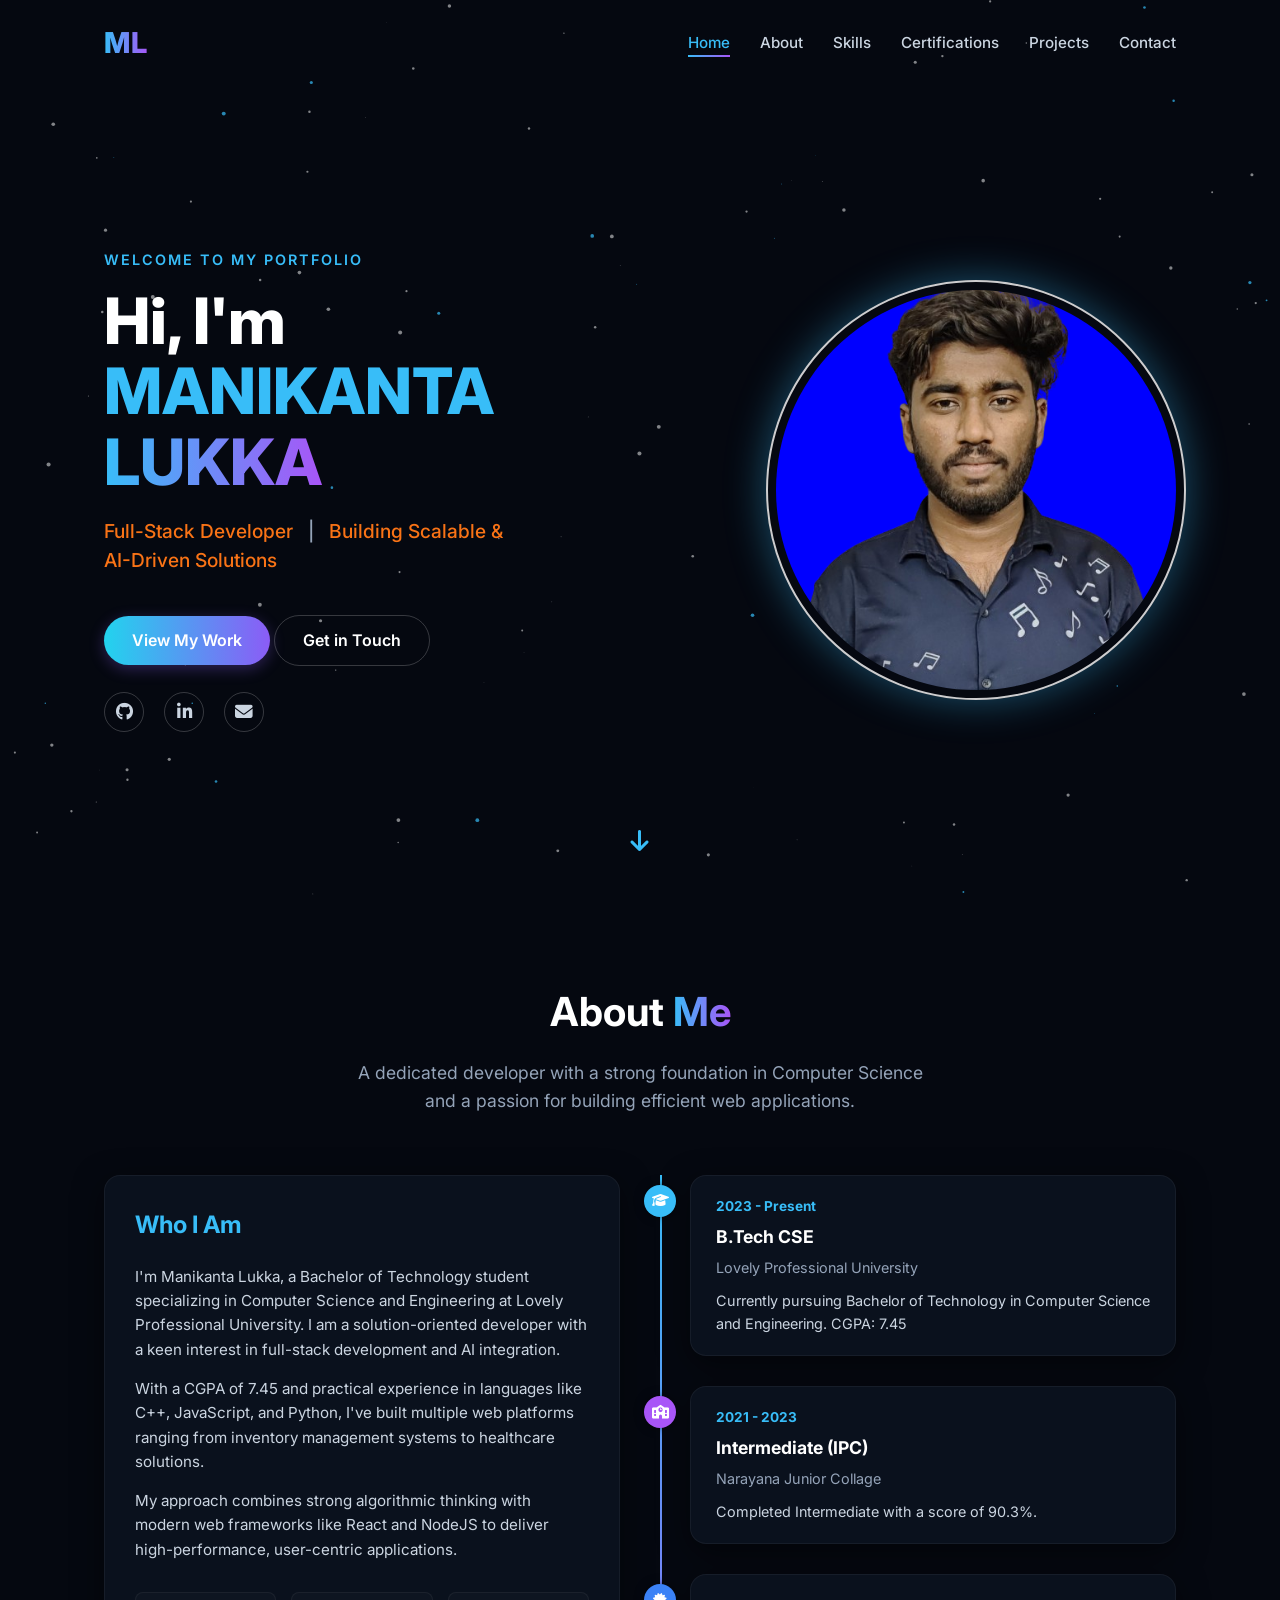
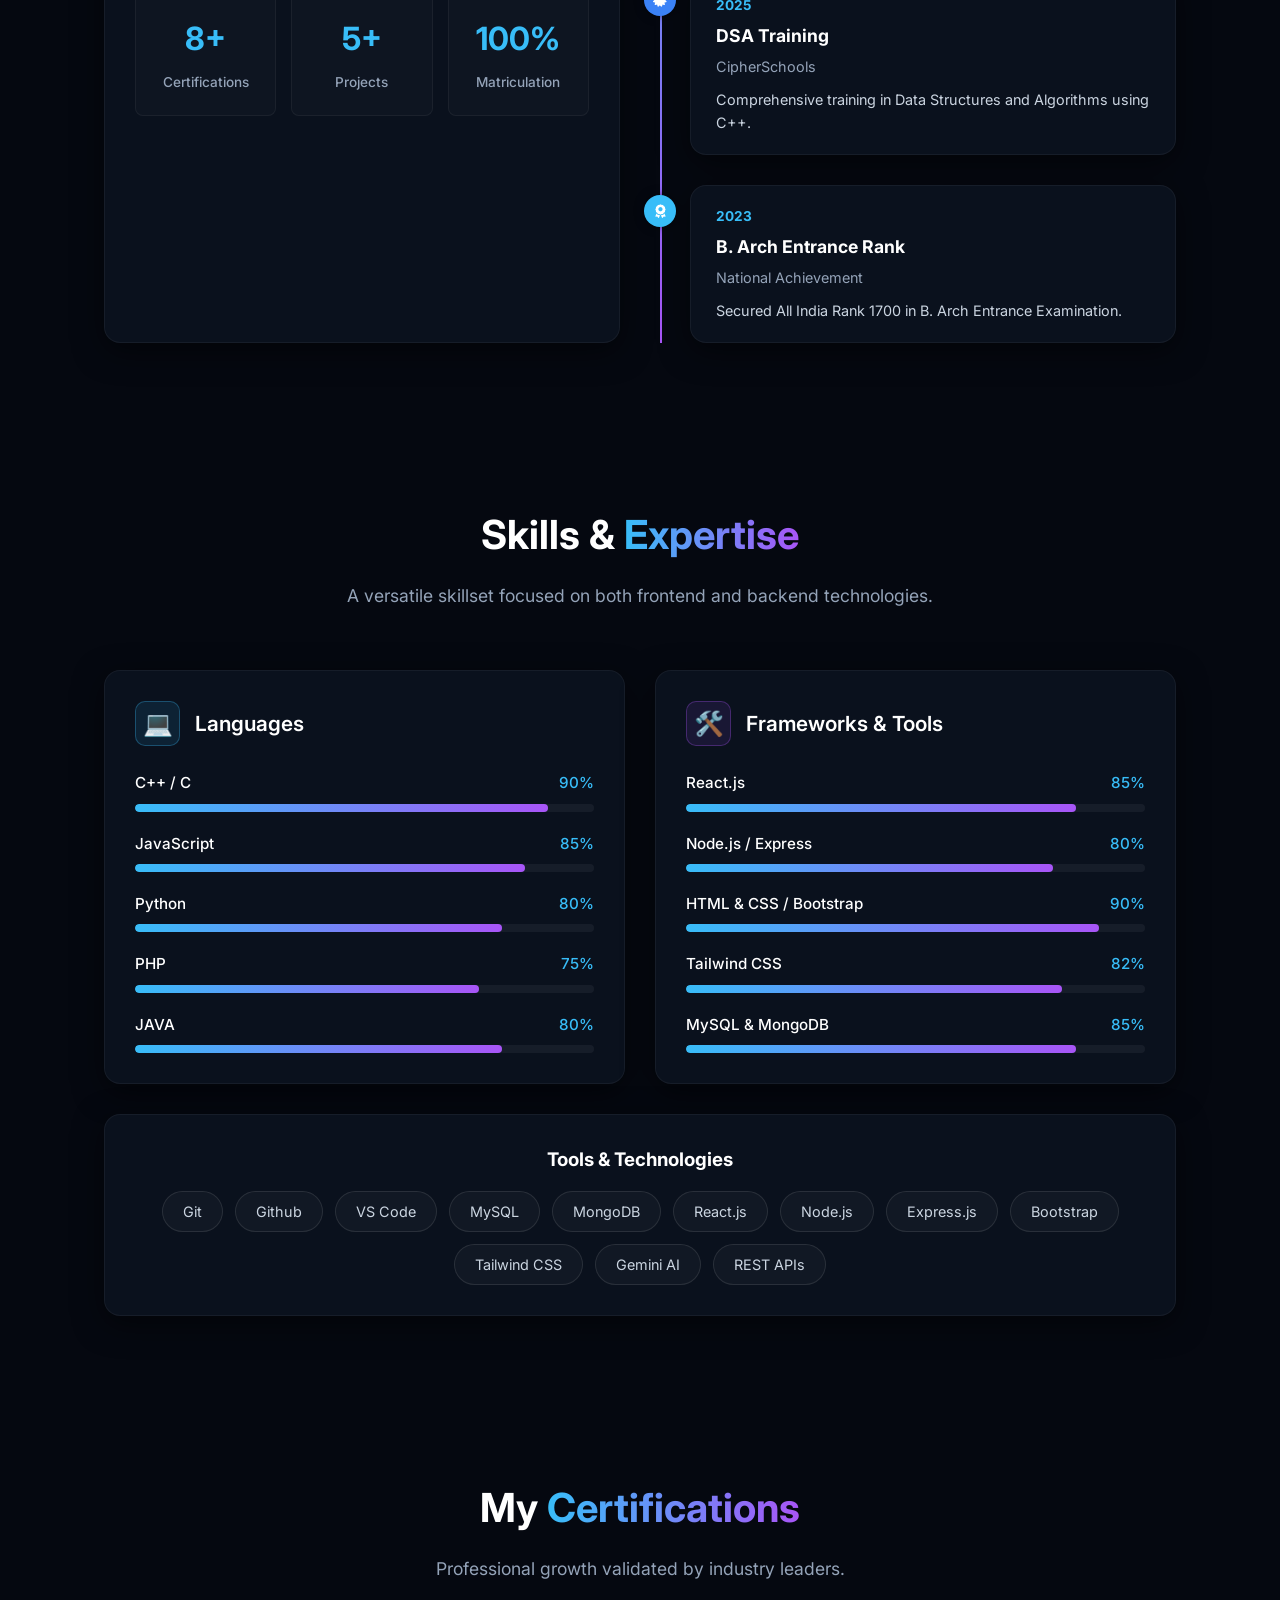
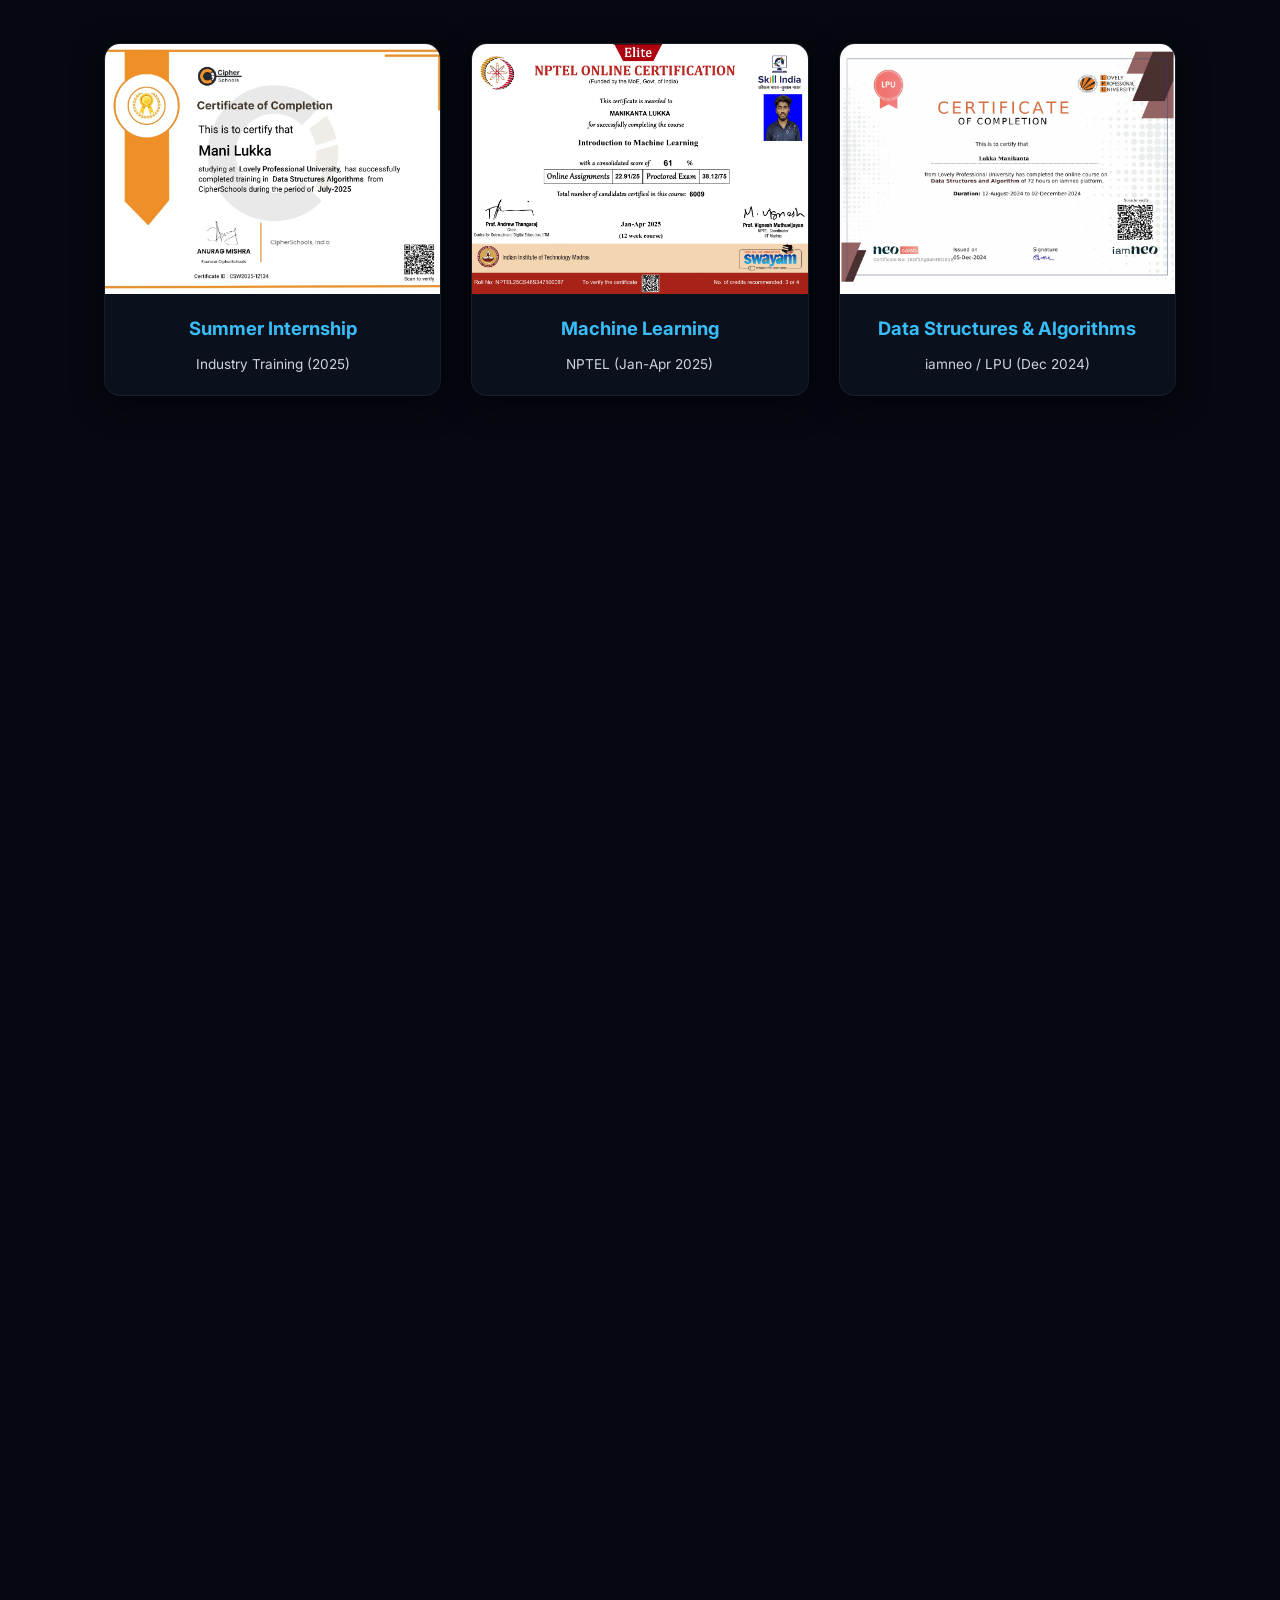
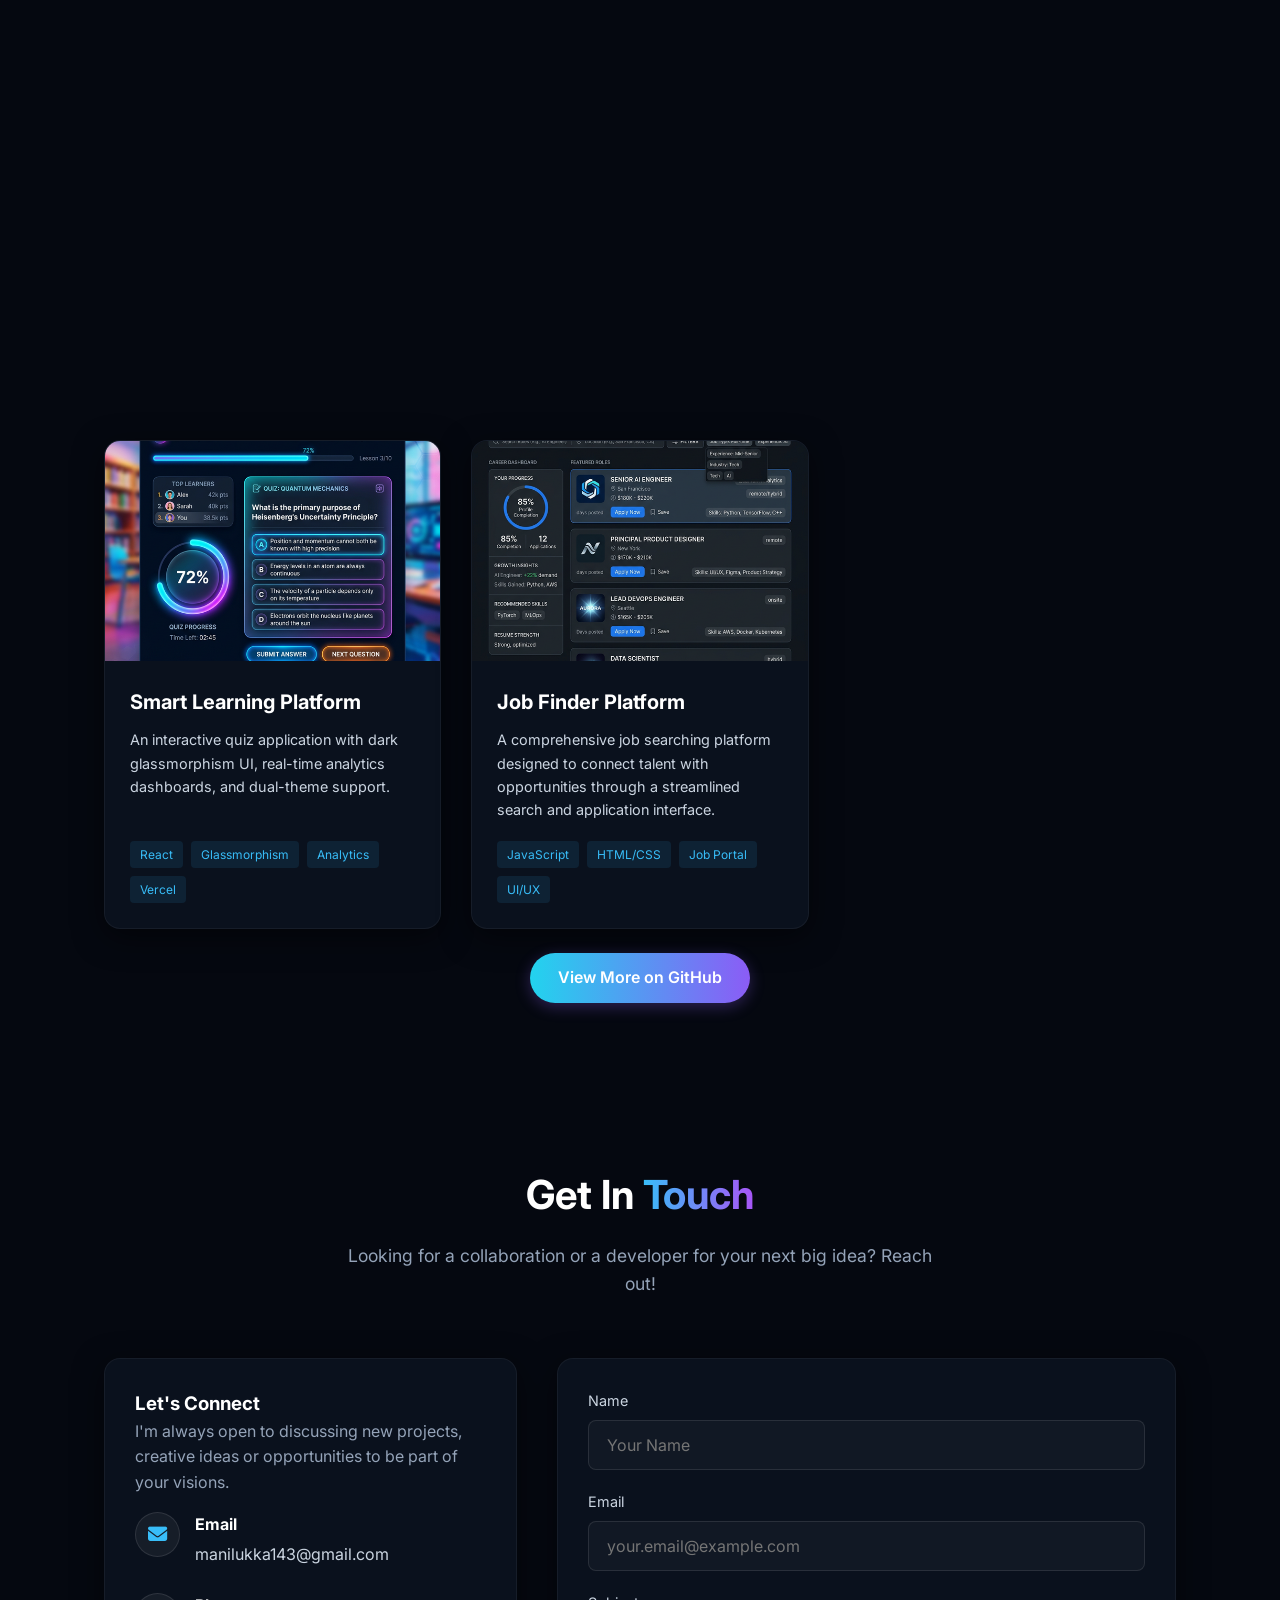
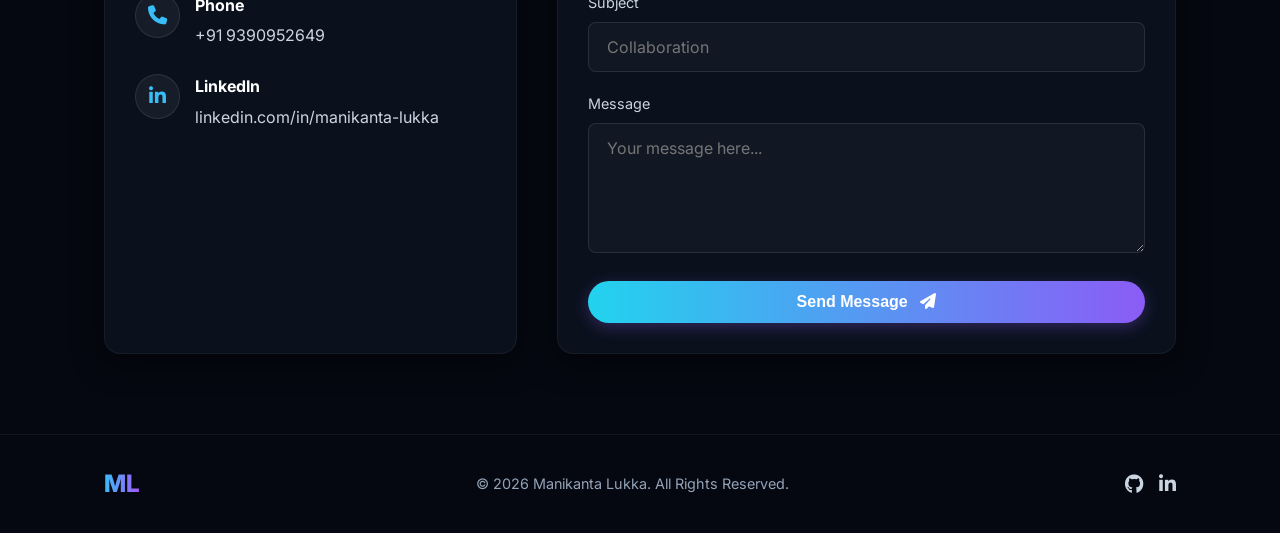
==== index.html @ e15019e7 "Initial commit of portfolio code" ====
<!DOCTYPE html>
<html lang="en">

<head>
    <meta charset="UTF-8">
    <meta name="viewport" content="width=device-width, initial-scale=1.0">
    <title>Manikanta Lukka | Portfolio</title>
    <!-- Google Fonts -->
    <link rel="preconnect" href="https://fonts.googleapis.com">
    <link rel="preconnect" href="https://fonts.gstatic.com" crossorigin>
    <link href="https://fonts.googleapis.com/css2?family=Inter:wght@300;400;500;600;700;800&display=swap"
        rel="stylesheet">
    <!-- Font Awesome -->
    <link rel="stylesheet" href="https://cdnjs.cloudflare.com/ajax/libs/font-awesome/6.4.0/css/all.min.css">
    <!-- Custom CSS -->
    <link rel="stylesheet" href="style.css">
</head>

<body>
    <!-- Particle Canvas -->
    <canvas id="particle-canvas"></canvas>

    <!-- Header Navigation -->
    <header id="header">
        <div class="container header-container">
            <div class="logo">
                <a href="#home" class="gradient-text">ML</a>
            </div>
            <nav class="nav">
                <ul class="nav-links">
                    <li><a href="#home" class="active">Home</a></li>
                    <li><a href="#about">About</a></li>
                    <li><a href="#skills">Skills</a></li>
                    <li><a href="#certifications">Certifications</a></li>
                    <li><a href="#projects">Projects</a></li>
                    <li><a href="#contact">Contact</a></li>
                </ul>
            </nav>
            <div class="mobile-menu-btn">
                <i class="fas fa-bars"></i>
            </div>
        </div>
    </header>

    <main>
        <!-- Hero Section -->
        <section id="home" class="hero">
            <div class="container hero-container">
                <div class="hero-content reveal-left">
                    <p class="hero-greeting text-cyan">WELCOME TO MY PORTFOLIO</p>
                    <h1 class="hero-title">
                        Hi, I'm <span class="text-cyan">MANIKANTA</span><br>
                        <span class="gradient-text">LUKKA</span>
                    </h1>
                    <p class="hero-subtitle text-orange">
                        Full-Stack Developer <span class="divider">|</span> Building Scalable & <br>
                        AI-Driven Solutions
                    </p>
                    <div class="hero-cta">
                        <a href="#projects" class="btn btn-primary">View My Work</a>
                        <a href="#contact" class="btn btn-outline">Get in Touch</a>
                    </div><br>
                    <div class="hero-socials">
                        <a href="https://github.com/22230902mani" target="_blank"><i class="fab fa-github"></i></a>
                        <a href="https://www.linkedin.com/in/manikanta-lukka/" target="_blank"><i
                                class="fab fa-linkedin-in"></i></a>
                        <a href="mailto:manilukka143@gmail.com?subject=Inquiry%20from%20Portfolio&body=Hi%20Manikanta%2C%0A%0AI%20saw%20your%20portfolio%20and%20would%20like%20to%20connect%20with%20you%20regarding..."><i class="fas fa-envelope"></i></a>
                    </div>
                </div>

                <div class="hero-image reveal-right">
                    <div class="image-wrapper">
                        <img src="photo-removebg-preview.png" alt="Manikanta Lukka Profile Photo"
                            onerror="this.onerror=null;this.src='https://via.placeholder.com/400x400/111827/38BDF8?text=Manikanta+Lukka';"
                            class="profile-img">
                        <div class="image-glow"></div>

                    </div>
                </div>
            </div>
            <div class="scroll-down">
                <a href="#about"><i class="fas fa-arrow-down arrow-bounce"></i></a>
            </div>
        </section>

        <!-- About Section -->
        <section id="about" class="about section-padding">
            <div class="container">
                <div class="section-title reveal-bottom">
                    <h2>About <span class="gradient-text">Me</span></h2>
                    <p class="section-subtitle">A dedicated developer with a strong foundation in Computer Science and a
                        passion for building efficient web applications.</p>
                </div>

                <div class="about-grid">
                    <!-- Left: Who I am & Stats -->
                    <div class="about-info card reveal-left">
                        <h3 class="text-cyan">Who I Am</h3>
                        <p>I'm Manikanta Lukka, a Bachelor of Technology student specializing in Computer Science and
                            Engineering at Lovely Professional University. I am a solution-oriented developer with a
                            keen interest in full-stack development and AI integration.</p>
                        <p>With a CGPA of 7.45 and practical experience in languages like C++, JavaScript, and Python,
                            I've built multiple web platforms ranging from inventory management systems to healthcare
                            solutions.</p>
                        <p>My approach combines strong algorithmic thinking with modern web frameworks like React and
                            NodeJS to deliver high-performance, user-centric applications.</p>

                        <div class="about-stats">
                            <div class="stat-box">
                                <h4 class="text-cyan">8+</h4>
                                <span>Certifications</span>
                            </div>
                            <div class="stat-box">
                                <h4 class="text-cyan">5+</h4>
                                <span>Projects</span>
                            </div>
                            <div class="stat-box">
                                <h4 class="text-cyan">100%</h4>
                                <span>Matriculation</span>
                            </div>
                        </div>
                    </div>

                    <!-- Right: Timeline -->
                    <div class="timeline reveal-right">
                        <div class="timeline-item">
                            <div class="timeline-icon icon-cyan"><i class="fas fa-graduation-cap"></i></div>
                            <div class="timeline-content card">
                                <span class="timeline-date text-cyan">2023 - Present</span>
                                <h4>B.Tech CSE</h4>
                                <span class="timeline-place">Lovely Professional University</span>
                                <p>Currently pursuing Bachelor of Technology in Computer Science and Engineering. CGPA:
                                    7.45</p>
                            </div>
                        </div>
                        <div class="timeline-item">
                            <div class="timeline-icon icon-purple"><i class="fas fa-school"></i></div>
                            <div class="timeline-content card">
                                <span class="timeline-date text-cyan">2021 - 2023</span>
                                <h4>Intermediate (IPC)</h4>
                                <span class="timeline-place">Narayana Junior Collage</span>
                                <p>Completed Intermediate with a score of 90.3%.</p>
                            </div>
                        </div>
                        <div class="timeline-item">
                            <div class="timeline-icon icon-blue"><i class="fas fa-certificate"></i></div>
                            <div class="timeline-content card">
                                <span class="timeline-date text-cyan">2025</span>
                                <h4>DSA Training</h4>
                                <span class="timeline-place">CipherSchools</span>
                                <p>Comprehensive training in Data Structures and Algorithms using C++.</p>
                            </div>
                        </div>
                        <div class="timeline-item">
                            <div class="timeline-icon icon-cyan"><i class="fas fa-award"></i></div>
                            <div class="timeline-content card">
                                <span class="timeline-date text-cyan">2023</span>
                                <h4>B. Arch Entrance Rank</h4>
                                <span class="timeline-place">National Achievement</span>
                                <p>Secured All India Rank 1700 in B. Arch Entrance Examination.</p>
                            </div>
                        </div>
                    </div>
                </div>
            </div>
        </section>

        <!-- Skills Section -->
        <section id="skills" class="skills section-padding">
            <div class="container">
                <div class="section-title reveal-bottom">
                    <h2>Skills & <span class="gradient-text">Expertise</span></h2>
                    <p class="section-subtitle">A versatile skillset focused on both frontend and backend technologies.
                    </p>
                </div>

                <div class="skills-grid">
                    <!-- Programming Languages -->
                    <div class="skills-card card reveal-left">
                        <div class="skills-header">
                            <div class="skill-icon icon-cyan-bg">💻</div>
                            <h3>Languages</h3>
                        </div>
                        <div class="skill-bars">
                            <div class="skill-item">
                                <div class="skill-info">
                                    <span>C++ / C</span>
                                    <span class="text-cyan">90%</span>
                                </div>
                                <div class="progress-bar">
                                    <div class="progress" data-width="90%"></div>
                                </div>
                            </div>
                            <div class="skill-item">
                                <div class="skill-info">
                                    <span>JavaScript</span>
                                    <span class="text-cyan">85%</span>
                                </div>
                                <div class="progress-bar">
                                    <div class="progress" data-width="85%"></div>
                                </div>
                            </div>
                            <div class="skill-item">
                                <div class="skill-info">
                                    <span>Python</span>
                                    <span class="text-cyan">80%</span>
                                </div>
                                <div class="progress-bar">
                                    <div class="progress" data-width="80%"></div>
                                </div>
                            </div>
                            <div class="skill-item">
                                <div class="skill-info">
                                    <span>PHP</span>
                                    <span class="text-cyan">75%</span>
                                </div>
                                <div class="progress-bar">
                                    <div class="progress" data-width="75%"></div>
                                </div>
                            </div>
                            <div class="skill-item">
                                <div class="skill-info">
                                    <span>JAVA</span>
                                    <span class="text-cyan">80%</span>
                                </div>
                                <div class="progress-bar">
                                    <div class="progress" data-width="80%"></div>
                                </div>
                            </div>
                        </div>
                    </div>

                    <!-- Frameworks & Tools -->
                    <div class="skills-card card reveal-right">
                        <div class="skills-header">
                            <div class="skill-icon icon-purple-bg">🛠️</div>
                            <h3>Frameworks & Tools</h3>
                        </div>
                        <div class="skill-bars">
                            <div class="skill-item">
                                <div class="skill-info">
                                    <span>React.js</span>
                                    <span class="text-cyan">85%</span>
                                </div>
                                <div class="progress-bar">
                                    <div class="progress" data-width="85%"></div>
                                </div>
                            </div>
                            <div class="skill-item">
                                <div class="skill-info">
                                    <span>Node.js / Express</span>
                                    <span class="text-cyan">80%</span>
                                </div>
                                <div class="progress-bar">
                                    <div class="progress" data-width="80%"></div>
                                </div>
                            </div>
                            <div class="skill-item">
                                <div class="skill-info">
                                    <span>HTML & CSS / Bootstrap</span>
                                    <span class="text-cyan">90%</span>
                                </div>
                                <div class="progress-bar">
                                    <div class="progress" data-width="90%"></div>
                                </div>
                            </div>
                            <div class="skill-item">
                                <div class="skill-info">
                                    <span>Tailwind CSS</span>
                                    <span class="text-cyan">82%</span>
                                </div>
                                <div class="progress-bar">
                                    <div class="progress" data-width="82%"></div>
                                </div>
                            </div>
                            <div class="skill-item">
                                <div class="skill-info">
                                    <span>MySQL & MongoDB</span>
                                    <span class="text-cyan">85%</span>
                                </div>
                                <div class="progress-bar">
                                    <div class="progress" data-width="85%"></div>
                                </div>
                            </div>
                        </div>
                    </div>
                </div>

                <!-- Tools & Technologies -->
                <div class="tools-section card reveal-bottom mt-5">
                    <h3 class="text-center mb-4">Tools & Technologies</h3>
                    <div class="tools-tags">
                        <span class="tool-tag">Git</span>
                        <span class="tool-tag">Github</span>
                        <span class="tool-tag">VS Code</span>
                        <span class="tool-tag">MySQL</span>
                        <span class="tool-tag">MongoDB</span>
                        <span class="tool-tag">React.js</span>
                        <span class="tool-tag">Node.js</span>
                        <span class="tool-tag">Express.js</span>
                        <span class="tool-tag">Bootstrap</span>
                        <span class="tool-tag">Tailwind CSS</span>
                        <span class="tool-tag">Gemini AI</span>
                        <span class="tool-tag">REST APIs</span>
                    </div>
                </div>
            </div>
        </section>

        <!-- Certifications Section -->
        <section id="certifications" class="projects section-padding">
            <div class="container">
                <div class="section-title reveal-bottom">
                    <h2>My <span class="gradient-text">Certifications</span></h2>
                    <p class="section-subtitle">Professional growth validated by industry leaders.</p>
                </div>

                <div class="cert-grid">
                    <!-- Cert 7 -->
                    <div class="cert-card card reveal-bottom">
                        <div class="project-img">
                            <img src="summerinternship.jpg" alt="Summer Internship Certificate">
                            <div class="project-overlay">
                                <a href="summerinternship.pdf" class="btn-icon" target="_blank"><i
                                        class="fas fa-external-link-alt"></i></a>
                            </div>
                        </div>
                        <div class="cert-info">
                            <h3>Summer Internship</h3>
                            <p>Industry Training (2025)</p>
                        </div>
                    </div>
                    <!-- Cert 1 -->
                    <div class="cert-card card reveal-bottom">
                        <div class="project-img">
                            <img src="NPTEL.jpg" alt="Machine Learning NPTEL">
                            <div class="project-overlay">
                                <a href="NPTEL.pdf" class="btn-icon" target="_blank"><i
                                        class="fas fa-external-link-alt"></i></a>
                            </div>
                        </div>
                        <div class="cert-info">
                            <h3>Machine Learning</h3>
                            <p>NPTEL (Jan-Apr 2025)</p>
                        </div>
                    </div>

                    <!-- Cert 2 -->
                    <div class="cert-card card reveal-bottom" style="transition-delay: 0.1s">
                        <div class="project-img">
                            <img src="DSA CERTIFICATE_page-0001.jpg" alt="DSA LPU Certification">
                            <div class="project-overlay">
                                <a href="DSA CERTIFICATE.pdf" class="btn-icon" target="_blank"><i
                                        class="fas fa-external-link-alt"></i></a>
                            </div>
                        </div>
                        <div class="cert-info">
                            <h3>Data Structures & Algorithms</h3>
                            <p>iamneo / LPU (Dec 2024)</p>
                        </div>
                    </div>

                    <!-- Cert 3 -->
                    <div class="cert-card card reveal-bottom" style="transition-delay: 0.2s">
                        <div class="project-img">
                            <img src="reactjs certificate_page-0001.jpg" alt="React Simplilearn">
                            <div class="project-overlay">
                                <a href="reactjs certificate.pdf" class="btn-icon" target="_blank"><i
                                        class="fas fa-external-link-alt"></i></a>
                            </div>
                        </div>
                        <div class="cert-info">
                            <h3>ReactJS for Beginners</h3>
                            <p>Simplilearn SkillUp (Feb 2026)</p>
                        </div>
                    </div>

                    <!-- Cert 4 -->
                    <div class="cert-card card reveal-bottom">
                        <div class="project-img">
                            <img src="JAVA CERTIFICATE_page-0001.jpg" alt="Java Certificate">
                            <div class="project-overlay">
                                <a href="JAVA CERTIFICATE.pdf" class="btn-icon" target="_blank"><i
                                        class="fas fa-external-link-alt"></i></a>
                            </div>
                        </div>
                        <div class="cert-info">
                            <h3>Java Programming</h3>
                            <p>Professional Certification</p>
                        </div>
                    </div>

                    <!-- Cert 5 -->
                    <div class="cert-card card reveal-bottom" style="transition-delay: 0.1s">
                        <div class="project-img">
                            <img src="mongoDB_page-0001.jpg" alt="MongoDB Certificate">
                            <div class="project-overlay">
                                <a href="mongoDB.pdf" class="btn-icon" target="_blank"><i
                                        class="fas fa-external-link-alt"></i></a>
                            </div>
                        </div>
                        <div class="cert-info">
                            <h3>MongoDB Specialist</h3>
                            <p>Database Management</p>
                        </div>
                    </div>

                    <!-- Cert 6 -->
                    <div class="cert-card card reveal-bottom" style="transition-delay: 0.2s">
                        <div class="project-img">
                            <img src="free code.jpg" alt="Responsive Web Design">
                            <div class="project-overlay">
                                <a href="freecodecamp.pdf" class="btn-icon" target="_blank"><i
                                        class="fas fa-external-link-alt"></i></a>
                            </div>
                        </div>
                        <div class="cert-info">
                            <h3>Responsive Web Design</h3>
                            <p>freeCodeCamp (Feb 2024)</p>
                        </div>
                    </div>

                </div>
            </div>
        </section>

        <!-- Projects Section -->
        <section id="projects" class="projects section-padding">
            <div class="container">
                <div class="section-title reveal-bottom">
                    <h2>Selected <span class="gradient-text">Projects</span></h2>
                    <p class="section-subtitle">A showcase of full-stack and AI-integrated applications.</p>
                </div>

                <div class="projects-grid">
                    <!-- Project 1 -->
                    <div class="project-card card reveal-bottom">
                        <div class="project-img">
                            <img src="project1.png" alt="Inventory Management">
                            <div class="project-overlay">
                                <a href="https://github.com/22230902mani/Inventory-Management-System" class="btn-icon" target="_blank"><i
                                        class="fab fa-github"></i></a>
                                <a href="https://inventory-management-system-sigma-eight.vercel.app/" class="btn-icon"
                                    target="_blank"><i class="fas fa-external-link-alt"></i></a>
                            </div>
                        </div>
                        <div class="project-info">
                            <h3>AI-Powered Inventory System</h3>
                            <p>Built a full-stack inventory platform with role-based access control and integrated
                                Google Gemini AI chatbot for automated inventory queries.</p>
                            <div class="project-tags">
                                <span>React</span>
                                <span>Node.js</span>
                                <span>MongoDB</span>
                                <span>Gemini AI</span>
                                <span>Chatbot</span>
                            </div>
                        </div>
                    </div>

                    <!-- Project 2 -->
                    <div class="project-card card reveal-bottom" style="transition-delay: 0.2s">
                        <div class="project-img">
                            <img src="project2.png" alt="Healthcare Management">
                            <div class="project-overlay">
                                <a href="https://github.com/22230902mani/HEALTHCARE_MANAGEMENT-" class="btn-icon" target="_blank"><i
                                        class="fab fa-github"></i></a>
                                <a href="https://22230902mani.github.io/HEALTHCARE_MANAGEMENT-/" class="btn-icon"
                                    target="_blank"><i class="fas fa-external-link-alt"></i></a>
                            </div>
                        </div>
                        <div class="project-info">
                            <h3>Healthcare Management System</h3>
                            <p>Developed a secure healthcare web application for managing doctor appointments, patient
                                records, and billing with automated email confirmations.</p>
                            <div class="project-tags">
                                <span>PHP</span>
                                <span>MySQL</span>
                                <span>JavaScript</span>
                                <span>Bootstrap</span>
                            </div>
                        </div>
                    </div>

                    <!-- Project 3 -->
                    <div class="project-card card reveal-bottom" style="transition-delay: 0.4s">
                        <div class="project-img">
                            <img src="project3.png" alt="Horticultural E-commerce">
                            <div class="project-overlay">
                                <a href="https://github.com/22230902mani/Horticultural-E-commerce" class="btn-icon" target="_blank"><i
                                        class="fab fa-github"></i></a>
                                <a href="https://22230902mani.github.io/Horticultural-E-commerce/" class="btn-icon"
                                    target="_blank"><i class="fas fa-external-link-alt"></i></a>
                            </div>
                        </div>
                        <div class="project-info">
                            <h3>Horticultural Crops Web Solution</h3>
                            <p>Developed a full-stack horticultural e-commerce platform providing crop-specific market
                                data, storage guidelines, and chatbot integration.</p>
                            <div class="project-tags">
                                <span>PHP</span>
                                <span>MySQL</span>
                                <span>HTML/CSS</span>
                                <span>Chatbot</span>
                            </div>
                        </div>
                    </div>

                    <!-- Project 4 -->
                    <div class="project-card card reveal-bottom" style="transition-delay: 0.1s">
                        <div class="project-img">
                            <img src="project4.png" alt="Smart Learning Platform">
                            <div class="project-overlay">
                                <a href="https://github.com/22230902mani/smart-learning-platform" class="btn-icon" target="_blank"><i
                                        class="fab fa-github"></i></a>
                                <a href="https://smart-learning-platform-zeta.vercel.app/" class="btn-icon"
                                    target="_blank"><i class="fas fa-external-link-alt"></i></a>
                            </div>
                        </div>
                        <div class="project-info">
                            <h3>Smart Learning Platform</h3>
                            <p>An interactive quiz application with dark glassmorphism UI, real-time analytics
                                dashboards, and dual-theme support.</p>
                            <div class="project-tags">
                                <span>React</span>
                                <span>Glassmorphism</span>
                                <span>Analytics</span>
                                <span>Vercel</span>
                            </div>
                        </div>
                    </div>

                    <!-- Project 5 -->
                    <div class="project-card card reveal-bottom" style="transition-delay: 0.2s">
                        <div class="project-img">
                            <img src="project5.png" alt="Job Finder Platform">
                            <div class="project-overlay">
                                <a href="https://github.com/22230902mani/JOB_FINDER" class="btn-icon" target="_blank"><i
                                        class="fab fa-github"></i></a>
                                <a href="https://22230902mani.github.io/JOB_FINDER/" class="btn-icon" target="_blank"><i
                                        class="fas fa-external-link-alt"></i></a>
                            </div>
                        </div>
                        <div class="project-info">
                            <h3>Job Finder Platform</h3>
                            <p>A comprehensive job searching platform designed to connect talent with opportunities
                                through a streamlined search and application interface.</p>
                            <div class="project-tags">
                                <span>JavaScript</span>
                                <span>HTML/CSS</span>
                                <span>Job Portal</span>
                                <span>UI/UX</span>
                            </div>
                        </div>
                    </div>
                </div>
                <div class="text-center mt-5 reveal-bottom">
                    <a href="https://github.com/22230902mani" target="_blank" class="btn btn-primary">View More on
                        GitHub</a>
                </div>
            </div>
        </section>

        <!-- Contact Section -->
        <section id="contact" class="contact section-padding">
            <div class="container">
                <div class="section-title reveal-bottom">
                    <h2>Get In <span class="gradient-text">Touch</span></h2>
                    <p class="section-subtitle">Looking for a collaboration or a developer for your next big idea? Reach
                        out!</p>
                </div>

                <div class="contact-grid">
                    <div class="contact-info card reveal-left">
                        <h3>Let's Connect</h3>
                        <p class="mb-4 text-muted">I'm always open to discussing new projects, creative ideas or
                            opportunities to be part of your visions.</p>

                        <div class="contact-item">
                            <div class="contact-icon"><i class="fas fa-envelope"></i></div>

                            <div>
                                <h4>Email</h4>
                                <a href="mailto:manilukka143@gmail.com?subject=Collaboration%20Inquiry&body=Hello%20Manikanta%2C%0A%0AI'm%20interested%20in%20discussing%20a%20project%20with%20you..." class="text-gray">manilukka143@gmail.com</a>
                            </div>
                        </div>
                        <div class="contact-item">
                            <div class="contact-icon"><i class="fas fa-phone"></i></div>
                            <div>
                                <h4>Phone</h4>
                                <span class="text-gray">+91 9390952649</span>
                            </div>
                        </div>
                        <div class="contact-item">
                            <div class="contact-icon"><i class="fab fa-linkedin-in"></i></div>
                            <div>
                                <h4>LinkedIn</h4>
                                <a href="https://www.linkedin.com/in/manikanta-lukka/" target="_blank"
                                    class="text-gray">linkedin.com/in/manikanta-lukka</a>
                            </div>
                        </div>
                    </div>

                    <form class="contact-form card reveal-right" id="contactForm">
                        <input type="hidden" name="access_key" value="7412b122-a7fb-495a-94ff-f9d3ed8647c8">
                        <input type="hidden" name="from_name" value="Your Portfolio Contact">
                        <input type="hidden" name="subject" value="New Message from Portfolio Visitor">
                        <input type="hidden" name="replyto" value="email">
                        <div class="form-group">
                            <label for="name">Name</label>
                            <input type="text" id="name" name="name" required placeholder="Your Name">
                        </div>
                        <div class="form-group">
                            <label for="email">Email</label>
                            <input type="email" id="email" name="email" required placeholder="your.email@example.com">
                        </div>
                        <div class="form-group">
                            <label for="subject">Subject</label>
                            <input type="text" id="subject" name="subject" required placeholder="Collaboration">
                        </div>
                        <div class="form-group">
                            <label for="message">Message</label>
                            <textarea id="message" name="message" rows="5" required
                                placeholder="Your message here..."></textarea>
                        </div>
                        <button type="submit" class="btn btn-primary w-100">Send Message <i
                                class="fas fa-paper-plane ms-2"></i></button>
                    </form>
                </div>
            </div>
        </section>
    </main>

    <!-- Footer -->
    <footer>
        <div class="container footer-container">
            <div class="footer-logo">
                <a href="#home" class="gradient-text">ML</a>
            </div>
            <p class="footer-text">&copy; 2026 Manikanta Lukka. All Rights Reserved.</p>
            <div class="footer-socials">
                <a href="https://github.com/22230902mani" target="_blank"><i class="fab fa-github"></i></a>
                <a href="https://www.linkedin.com/in/manikanta-lukka/" target="_blank"><i
                        class="fab fa-linkedin-in"></i></a>
            </div>
        </div>
    </footer>

    <!-- Certificate Modal -->
    <div id="certModal" class="modal-overlay">
        <div class="modal-container">
            <div class="modal-header">
                <button id="fullscreenBtn" title="Full Screen"><i class="fas fa-expand"></i></button>
                <a id="downloadBtn" href="#" download title="Download"><i class="fas fa-download"></i></a>
                <button id="closeModal" title="Close"><i class="fas fa-times"></i></button>
            </div>
            <div class="modal-body">
                <img id="modalImg" src="" alt="Certificate Large">
            </div>
        </div>
    </div>

    <!-- Success Popup -->
    <div id="successPopup" class="modal-overlay">
        <div class="card p-5 text-center reveal-bottom active" style="max-width: 400px; background: var(--bg-card);">
            <div class="contact-icon mx-auto mb-4"
                style="width: 70px; height: 70px; font-size: 2rem; background: rgba(56, 189, 248, 0.1);">
                <i class="fas fa-check"></i>
            </div>
            <h3 class="gradient-text mb-3">Message Sent!</h3>
            <p class="text-gray mb-5">Thanks for reaching out, Manikanta will get back to you soon.</p>
            <button id="closePopup" class="btn btn-primary w-100">Home</button>
        </div>
    </div>

    <!-- Scripts -->
    <script src="script.js"></script>
</body>

</html>
---- style.css ----
:root {
    --bg-color: #050810;
    --bg-card: #0A111D;
    --bg-card-hover: #10192A;
    --text-main: #ffffff;
    --text-muted: #94a3b8;
    --text-gray: #cbd5e1;

    --cyan: #38bdf8;
    --cyan-dark: #0284c7;
    --purple: #a855f7;
    --orange: #f97316;
    --blue: #3b82f6;

    --gradient-main: linear-gradient(90deg, #38bdf8 0%, #a855f7 100%);
    --gradient-btn: linear-gradient(90deg, #22d3ee 0%, #8b5cf6 100%);

    --shadow-glow: 0 0 40px rgba(56, 189, 248, 0.4);
    --shadow-card: 0 8px 30px rgba(0, 0, 0, 0.5);
    --border-radius-sm: 8px;
    --border-radius: 16px;
    --transition: all 0.3s cubic-bezier(0.4, 0, 0.2, 1);
}

/* Reset & Base Styles */
* {
    margin: 0;
    padding: 0;
    box-sizing: border-box;
}

html {
    scroll-behavior: smooth;
    font-size: 16px;
}

body {
    font-family: 'Inter', sans-serif;
    background-color: var(--bg-color);
    color: var(--text-main);
    line-height: 1.6;
    overflow-x: hidden;
    position: relative;
}

ul {
    list-style: none;
}

a {
    text-decoration: none;
    color: inherit;
    transition: var(--transition);
}

/* Typography Utility Classes */
.text-cyan {
    color: var(--cyan);
}

.text-orange {
    color: var(--orange);
}

.text-gray {
    color: var(--text-gray);
}

.text-muted {
    color: var(--text-muted);
}

.text-center {
    text-align: center;
}

.mt-2 {
    margin-top: 0.5rem;
}

.mt-4 {
    margin-top: 1rem;
}

.mt-5 {
    margin-top: 1.5rem;
}

.mt-6 {
    margin-top: 2rem;
}

.mb-4 {
    margin-bottom: 1rem;
}

.ms-2 {
    margin-left: 0.5rem;
}

.w-100 {
    width: 100%;
}

.gradient-text {
    background: var(--gradient-main);
    -webkit-background-clip: text;
    -webkit-text-fill-color: transparent;
    background-clip: text;
    display: inline-block;
}

/* Particle Background */
#particle-canvas {
    position: fixed;
    top: 0;
    left: 0;
    width: 100%;
    height: 100%;
    z-index: -1;
    pointer-events: none;
}

/* Container */
.container {
    max-width: 1200px;
    margin: 0 auto;
    padding: 0 5%;
}

.section-padding {
    padding: 80px 0;
}

.section-title {
    text-align: center;
    margin-bottom: 60px;
}

.section-title h2 {
    font-size: 2.5rem;
    font-weight: 700;
    margin-bottom: 15px;
}

.section-subtitle {
    color: var(--text-muted);
    max-width: 600px;
    margin: 0 auto;
    font-size: 1.1rem;
}

/* Cards & Elements */
.card {
    background-color: var(--bg-card);
    border: 1px solid rgba(255, 255, 255, 0.05);
    border-radius: var(--border-radius);
    padding: 30px;
    transition: var(--transition);
    box-shadow: var(--shadow-card);
}

.card:hover {
    background-color: var(--bg-card-hover);
    border-color: rgba(56, 189, 248, 0.2);
    transform: translateY(-5px);
}

/* Buttons */
.btn {
    display: inline-block;
    padding: 12px 28px;
    border-radius: 30px;
    font-weight: 600;
    font-size: 1rem;
    cursor: pointer;
    transition: var(--transition);
    text-align: center;
}

.btn-primary {
    background: var(--gradient-btn);
    color: white;
    border: none;
    box-shadow: 0 4px 15px rgba(139, 92, 246, 0.3);
}

.btn-primary:hover {
    box-shadow: 0 6px 20px rgba(139, 92, 246, 0.5);
    transform: translateY(-2px);
}

.btn-outline {
    background: transparent;
    color: white;
    border: 1px solid rgba(255, 255, 255, 0.2);
}

.btn-outline:hover {
    border-color: var(--cyan);
    color: var(--cyan);
    background: rgba(56, 189, 248, 0.05);
}

/* Header & Navigation */
#header {
    position: fixed;
    top: 0;
    left: 0;
    width: 100%;
    z-index: 1000;
    transition: var(--transition);
    padding: 20px 0;
}

#header.scrolled {
    background: rgba(5, 8, 16, 0.85);
    backdrop-filter: blur(10px);
    border-bottom: 1px solid rgba(255, 255, 255, 0.05);
    padding: 15px 0;
}

.header-container {
    display: flex;
    justify-content: space-between;
    align-items: center;
}

.logo a {
    font-size: 1.8rem;
    font-weight: 800;
    letter-spacing: 1px;
}

.nav-links {
    display: flex;
    gap: 30px;
}

.nav-links li a {
    color: var(--text-gray);
    font-size: 0.95rem;
    font-weight: 500;
    position: relative;
}

.nav-links li a:hover,
.nav-links li a.active {
    color: var(--cyan);
}

.nav-links li a::after {
    content: '';
    position: absolute;
    bottom: -5px;
    left: 0;
    width: 0%;
    height: 2px;
    background: var(--gradient-main);
    transition: var(--transition);
}

.nav-links li a:hover::after,
.nav-links li a.active::after {
    width: 100%;
}

.mobile-menu-btn {
    display: none;
    font-size: 1.5rem;
    cursor: pointer;
    color: var(--text-main);
}

/* Hero Section */
.hero {
    min-height: 100vh;
    display: flex;
    align-items: center;
    position: relative;
    padding-top: 80px;
}

.hero-container {
    display: flex;
    justify-content: space-between;
    align-items: center;
    gap: 50px;
    width: 100%;
}

.hero-content {
    flex: 1;
    max-width: 600px;
}

.hero-greeting {
    font-size: 0.9rem;
    letter-spacing: 2px;
    font-weight: 600;
    margin-bottom: 15px;
    text-transform: uppercase;
}

.hero-title {
    font-size: 4rem;
    font-weight: 800;
    line-height: 1.1;
    margin-bottom: 20px;
}

.hero-subtitle {
    font-size: 1.2rem;
    margin-bottom: 40px;
    line-height: 1.5;
    font-weight: 500;
}

.divider {
    color: var(--text-muted);
    margin: 0 10px;
}

.hero-buttons {
    display: flex;
    gap: 20px;
    margin-bottom: 40px;
}

.hero-socials {
    display: flex;
    gap: 20px;
}

.hero-socials a {
    display: flex;
    align-items: center;
    justify-content: center;
    width: 40px;
    height: 40px;
    border-radius: 50%;
    border: 1px solid rgba(255, 255, 255, 0.2);
    color: var(--text-gray);
    font-size: 1.1rem;
    transition: var(--transition);
}

.hero-socials a:hover {
    border-color: var(--cyan);
    color: var(--cyan);
    background: rgba(56, 189, 248, 0.05);
    transform: translateY(-3px);
}

.hero-image {
    flex: 1;
    display: flex;
    justify-content: flex-end;
    align-items: center;
}

.image-wrapper {
    position: relative;
    width: 400px;
    height: 400px;
    border-radius: 50%;
    z-index: 1;
}

.profile-img {
    width: 100%;
    height: 100%;
    object-fit: cover;
    border-radius: 50%;
    position: relative;
    z-index: 2;
    background-color: var(--bg-card);
    /* Placeholder bg */
}

.image-glow {
    position: absolute;
    top: -10px;
    left: -10px;
    right: -10px;
    bottom: -10px;
    border: 2px solid rgba(255, 255, 255, 0.8);
    border-radius: 50%;
    z-index: 1;
    box-shadow: var(--shadow-glow);
    animation: pulse 3s infinite alternate;
}

.badge {
    position: absolute;
    top: 20px;
    right: 0;
    background-color: #0A111D;
    border: 1px solid rgba(255, 255, 255, 0.1);
    padding: 8px 20px;
    border-radius: 20px;
    font-weight: 600;
    font-size: 0.9rem;
    z-index: 3;
    box-shadow: 0 4px 15px rgba(0, 0, 0, 0.3);
}

.floating {
    animation: float 4s ease-in-out infinite;
}

@keyframes pulse {
    0% {
        box-shadow: 0 0 20px rgba(56, 189, 248, 0.3), inset 0 0 20px rgba(56, 189, 248, 0.3);
    }

    100% {
        box-shadow: 0 0 50px rgba(56, 189, 248, 0.7), inset 0 0 30px rgba(56, 189, 248, 0.5);
        border-color: white;
    }
}

@keyframes float {
    0% {
        transform: translateY(0px);
    }

    50% {
        transform: translateY(-15px);
    }

    100% {
        transform: translateY(0px);
    }
}

.scroll-down {
    position: absolute;
    bottom: 40px;
    left: 50%;
    transform: translateX(-50%);
}

.scroll-down a {
    color: var(--cyan);
    font-size: 1.5rem;
}

.arrow-bounce {
    animation: bounce 2s infinite;
}

@keyframes bounce {

    0%,
    20%,
    50%,
    80%,
    100% {
        transform: translateY(0);
    }

    40% {
        transform: translateY(-15px);
    }

    60% {
        transform: translateY(-7px);
    }
}

/* About Section */
.about-grid {
    display: grid;
    grid-template-columns: 1fr 1fr;
    gap: 40px;
}

.about-info h3 {
    margin-bottom: 20px;
    font-size: 1.5rem;
}

.about-info p {
    color: var(--text-gray);
    margin-bottom: 15px;
    font-size: 0.95rem;
}

.about-stats {
    display: flex;
    justify-content: space-between;
    margin-top: 30px;
    gap: 15px;
}

.stat-box {
    text-align: center;
    background: rgba(255, 255, 255, 0.02);
    padding: 20px 10px;
    border-radius: var(--border-radius-sm);
    flex: 1;
    border: 1px solid rgba(255, 255, 255, 0.05);
}

.stat-box h4 {
    font-size: 2rem;
    font-weight: 700;
    margin-bottom: 5px;
}

.stat-box span {
    font-size: 0.85rem;
    color: var(--text-muted);
    font-weight: 500;
}

/* Timeline */
.timeline {
    position: relative;
    padding-left: 30px;
}

.timeline::before {
    content: '';
    position: absolute;
    left: 0;
    top: 0;
    bottom: 0;
    width: 2px;
    background: linear-gradient(to bottom, var(--cyan), var(--purple));
}

.timeline-item {
    position: relative;
    margin-bottom: 30px;
}

.timeline-item:last-child {
    margin-bottom: 0;
}

.timeline-icon {
    position: absolute;
    left: -46px;
    /* 30px padding + 1px line offset + roughly half size */
    top: 10px;
    width: 32px;
    height: 32px;
    border-radius: 50%;
    display: flex;
    align-items: center;
    justify-content: center;
    color: white;
    font-size: 0.85rem;
    z-index: 2;
    box-shadow: 0 0 10px rgba(0, 0, 0, 0.5);
}

.icon-cyan {
    background-color: var(--cyan);
}

.icon-purple {
    background-color: var(--purple);
}

.icon-blue {
    background-color: var(--blue);
}

.timeline-content {
    padding: 20px 25px;
}

.timeline-date {
    font-size: 0.85rem;
    font-weight: 700;
    margin-bottom: 5px;
    display: block;
}

.timeline-content h4 {
    font-size: 1.1rem;
    margin-bottom: 5px;
}

.timeline-place {
    color: var(--text-muted);
    font-size: 0.9rem;
    display: block;
    margin-bottom: 10px;
}

.timeline-content p {
    color: var(--text-gray);
    font-size: 0.9rem;
}

/* Skills Section */
.skills-grid {
    display: grid;
    grid-template-columns: 1fr 1fr;
    gap: 30px;
    margin-bottom: 30px;
}

.skills-header {
    display: flex;
    align-items: center;
    gap: 15px;
    margin-bottom: 25px;
}

.skill-icon {
    width: 45px;
    height: 45px;
    border-radius: 10px;
    display: flex;
    align-items: center;
    justify-content: center;
    font-size: 1.5rem;
}

.icon-cyan-bg {
    background: rgba(56, 189, 248, 0.1);
    border: 1px solid rgba(56, 189, 248, 0.3);
}

.icon-purple-bg {
    background: rgba(168, 85, 247, 0.1);
    border: 1px solid rgba(168, 85, 247, 0.3);
}

.skills-header h3 {
    font-size: 1.3rem;
    font-weight: 600;
}

.skill-item {
    margin-bottom: 20px;
}

.skill-item:last-child {
    margin-bottom: 0;
}

.skill-info {
    display: flex;
    justify-content: space-between;
    margin-bottom: 8px;
    font-size: 0.95rem;
    font-weight: 500;
}

.progress-bar {
    width: 100%;
    height: 8px;
    background-color: rgba(255, 255, 255, 0.05);
    border-radius: 4px;
    overflow: hidden;
}

.progress {
    height: 100%;
    background: var(--gradient-main);
    border-radius: 4px;
    width: 0;
    /* Animated via JS */
    transition: width 1.5s cubic-bezier(0.2, 0.8, 0.2, 1);
}

/* Tools Tags */
.tools-tags {
    display: flex;
    flex-wrap: wrap;
    gap: 12px;
    justify-content: center;
}

.tool-tag {
    background-color: rgba(255, 255, 255, 0.03);
    border: 1px solid rgba(255, 255, 255, 0.1);
    color: var(--text-gray);
    padding: 8px 20px;
    border-radius: 30px;
    font-size: 0.9rem;
    transition: var(--transition);
}

.tool-tag:hover {
    background-color: rgba(56, 189, 248, 0.1);
    border-color: var(--cyan);
    color: white;
}

/* Projects Section */
.projects-grid {
    display: grid;
    grid-template-columns: repeat(3, 1fr);
    gap: 30px;
}

.project-card {
    padding: 0;
    overflow: hidden;
    display: flex;
    flex-direction: column;
}

.project-img {
    position: relative;
    width: 100%;
    height: 220px;
    overflow: hidden;
}

.project-img img {
    width: 100%;
    height: 100%;
    object-fit: cover;
    transition: transform 0.5s ease;
}

.project-card:hover .project-img img {
    transform: scale(1.1);
}

.project-overlay {
    position: absolute;
    top: 0;
    left: 0;
    width: 100%;
    height: 100%;
    background: rgba(5, 8, 16, 0.8);
    display: flex;
    justify-content: center;
    align-items: center;
    gap: 15px;
    opacity: 0;
    transition: var(--transition);
}

.project-card:hover .project-overlay {
    opacity: 1;
}

/* Certifications Section */
.cert-grid {
    display: grid;
    grid-template-columns: repeat(3, 1fr);
    gap: 30px;
}

.cert-card {
    padding: 0;
    overflow: hidden;
    display: flex;
    flex-direction: column;
    border: 1px solid rgba(255, 255, 255, 0.05);
}

.cert-card .project-img {
    height: 250px;
}

.cert-info {
    padding: 20px;
    flex: 1;
    display: flex;
    flex-direction: column;
    text-align: center;
}

.cert-info h3 {
    font-size: 1.15rem;
    margin-bottom: 10px;
    color: var(--cyan);
}

.cert-info p {
    color: var(--text-gray);
    font-size: 0.85rem;
    flex: 1;
}


.project-overlay .btn-icon {
    width: 45px;
    height: 45px;
    border-radius: 50%;
    background: var(--cyan);
    color: white;
    display: flex;
    align-items: center;
    justify-content: center;
    font-size: 1.2rem;
    transform: translateY(20px);
    transition: all 0.3s ease;
}

.project-overlay .btn-icon:hover {
    background: white;
    color: var(--bg-color);
}

.project-card:hover .project-overlay .btn-icon {
    transform: translateY(0);
}

.project-info {
    padding: 25px;
    flex: 1;
    display: flex;
    flex-direction: column;
}

.project-info h3 {
    font-size: 1.25rem;
    margin-bottom: 10px;
}

.project-info p {
    color: var(--text-gray);
    font-size: 0.9rem;
    margin-bottom: 20px;
    flex: 1;
}

.project-tags {
    display: flex;
    flex-wrap: wrap;
    gap: 8px;
}

.project-tags span {
    font-size: 0.75rem;
    color: var(--cyan);
    background: rgba(56, 189, 248, 0.1);
    padding: 4px 10px;
    border-radius: 4px;
}

/* Contact Section */
.contact-grid {
    display: grid;
    grid-template-columns: 1fr 1.5fr;
    gap: 40px;
}

.contact-item {
    display: flex;
    align-items: flex-start;
    gap: 15px;
    margin-bottom: 25px;
}

.contact-icon {
    width: 45px;
    height: 45px;
    border-radius: 50%;
    background: rgba(255, 255, 255, 0.05);
    color: var(--cyan);
    display: flex;
    align-items: center;
    justify-content: center;
    font-size: 1.2rem;
    border: 1px solid rgba(255, 255, 255, 0.1);
}

.contact-item h4 {
    font-size: 1rem;
    margin-bottom: 5px;
}

.contact-form .form-group {
    margin-bottom: 20px;
}

.contact-form label {
    display: block;
    margin-bottom: 8px;
    font-size: 0.9rem;
    color: var(--text-gray);
}

.contact-form input,
.contact-form textarea {
    width: 100%;
    padding: 14px 18px;
    background: rgba(255, 255, 255, 0.03);
    border: 1px solid rgba(255, 255, 255, 0.1);
    border-radius: var(--border-radius-sm);
    color: white;
    font-family: 'Inter', sans-serif;
    font-size: 1rem;
    transition: var(--transition);
}

.contact-form input:focus,
.contact-form textarea:focus {
    outline: none;
    border-color: var(--cyan);
    background: rgba(255, 255, 255, 0.05);
}

/* Footer */
footer {
    border-top: 1px solid rgba(255, 255, 255, 0.05);
    padding: 30px 0;
    background: var(--bg-color);
}

.footer-container {
    display: flex;
    justify-content: space-between;
    align-items: center;
}

.footer-logo a {
    font-size: 1.5rem;
    font-weight: 800;
}

.footer-text {
    color: var(--text-muted);
    font-size: 0.9rem;
}

.footer-socials {
    display: flex;
    gap: 15px;
}

.footer-socials a {
    color: var(--text-gray);
    font-size: 1.2rem;
}

.footer-socials a:hover {
    color: var(--cyan);
}

/* --- Animations & Reveal --- */
.reveal-left {
    opacity: 0;
    transform: translateX(-50px);
    transition: all 0.8s ease-out;
}

.reveal-right {
    opacity: 0;
    transform: translateX(50px);
    transition: all 0.8s ease-out;
}

.reveal-bottom {
    opacity: 0;
    transform: translateY(50px);
    transition: all 0.8s ease-out;
}

.active.reveal-left,
.active.reveal-right,
.active.reveal-bottom {
    opacity: 1;
    transform: translate(0, 0);
}

/* --- Responsive Design --- */
@media screen and (max-width: 992px) {
    .hero-container {
        flex-direction: column-reverse;
        text-align: center;
        padding-top: 30px;
        gap: 20px;
    }

    .hero-content {
        display: flex;
        flex-direction: column;
        align-items: center;
        width: 100%;
        text-align: center;
    }

    .hero-buttons {
        justify-content: center;
        width: 100%;
        display: flex;
        flex-direction: row;
        gap: 10px;
        margin-top: 20px;
    }

    .hero-socials {
        justify-content: center;
        margin-top: 20px;
    }

    .image-wrapper {
        width: 200px;
        height: 200px;
        margin: 0 auto;
        border: 3px solid var(--bg-card);
    }

    .section-title, 
    .about-content, 
    .skills-header,
    .contact-info {
        text-align: center;
        width: 100%;
    }

    .about-info h3 {
        text-align: center;
    }

    .about-info p {
        text-align: center;
    }

    .about-stats {
        justify-content: center;
        gap: 20px;
    }
    
    .timeline {
        padding-left: 0;
        margin-top: 30px;
    }

    .timeline::before {
        display: none;
    }

    .timeline-item {
        padding-left: 0;
        margin-bottom: 25px;
        display: flex;
        flex-direction: column;
        align-items: center;
        width: 100%;
    }

    .timeline-icon {
        position: static;
        margin-bottom: 15px;
        transform: none;
    }

    .timeline-content {
        width: 100%;
        text-align: center;
        padding: 20px 15px;
    }

    .about-grid,
    .skills-grid,
    .contact-grid {
        grid-template-columns: 1fr;
        gap: 30px;
    }

    .cert-grid {
        display: grid;
        grid-template-columns: repeat(2, 1fr);
        gap: 12px;
    }

    .projects-grid {
        grid-template-columns: 1fr;
        gap: 25px;
    }

    .section-padding {
        padding: 40px 15px;
    }
}

@media screen and (max-width: 768px) {
    .section-padding {
        padding: 60px 0;
    }

    .nav-links {
        position: fixed;
        top: 0;
        right: -100%;
        width: 70%;
        height: 100vh;
        background: var(--bg-card);
        flex-direction: column;
        align-items: center;
        justify-content: center;
        transition: 0.5s ease;
        box-shadow: -10px 0 30px rgba(0, 0, 0, 0.5);
        z-index: 999;
    }

    .nav-links.nav-active {
        right: 0;
    }

    .mobile-menu-btn {
        display: block;
        z-index: 1000;
        position: relative;
    }

    .projects-grid {
        grid-template-columns: 1fr;
    }

    .footer-container {
        flex-direction: column;
        gap: 15px;
        text-align: center;
    }
}

@media screen and (max-width: 480px) {
    .badge.floating {
        display: none;
    }

    .hero-title {
        font-size: 1.6rem;
    }

    .hero-subtitle {
        font-size: 0.85rem;
    }

    .hero-buttons {
        flex-direction: column;
        gap: 10px;
        align-items: center;
    }

    .hero-buttons .btn {
        width: 100%;
        max-width: 250px;
        padding: 10px;
        font-size: 0.9rem;
    }

    .image-wrapper {
        width: 160px;
        height: 160px;
    }

    .card {
        padding: 15px;
        margin-left: auto;
        margin-right: auto;
    }

    .section-title h2 {
        font-size: 1.8rem;
    }

    .project-info h3 {
        font-size: 1.1rem;
    }

    .project-info p {
        font-size: 0.85rem;
    }

    .cert-grid {
        grid-template-columns: 1fr;
    }

    .skill-info, .timeline-content {
        justify-content: center;
        display: flex;
        flex-direction: column;
        align-items: center;
    }

    .skill-bars {
        width: 100%;
    }

    .contact-item {
        flex-direction: column;
        align-items: center;
        text-align: center;
    }

    .timeline {
        padding-left: 0;
    }

    .timeline::before {
        display: none;
    }

    .timeline-icon {
        position: static;
        margin-bottom: 10px;
    }

    .timeline-content {
        width: 100%;
    }
}

/* Certificate Viewer Modal */
.modal-overlay {
    display: none;
    position: fixed;
    top: 0;
    left: 0;
    width: 100%;
    height: 100%;
    background: rgba(0, 0, 0, 0.95);
    z-index: 2000;
    justify-content: center;
    align-items: center;
    backdrop-filter: blur(10px);
    opacity: 0;
    transition: opacity 0.3s ease;
}

.modal-overlay.active {
    display: flex;
    opacity: 1;
}

.modal-container {
    position: relative;
    width: 90%;
    max-width: 1200px;
    height: 90%;
    display: flex;
    flex-direction: column;
}

.modal-header {
    display: flex;
    justify-content: flex-end;
    gap: 25px;
    padding: 15px 0;
}

.modal-header button,
.modal-header a {
    background: none;
    border: none;
    color: white;
    font-size: 1.5rem;
    cursor: pointer;
    transition: var(--transition);
    text-decoration: none;
}

.modal-header button:hover,
.modal-header a:hover {
    color: var(--cyan);
    transform: translateY(-3px);
}

.modal-body {
    flex: 1;
    display: flex;
    justify-content: center;
    align-items: center;
    overflow: hidden;
}

.modal-body img {
    max-width: 100%;
    max-height: 100%;
    object-fit: contain;
    border-radius: 8px;
    box-shadow: 0 0 40px rgba(56, 189, 248, 0.2);
    transform: scale(0.9);
    transition: transform 0.3s cubic-bezier(0.175, 0.885, 0.32, 1.275);
}

.modal-overlay.active .modal-body img {
    transform: scale(1);
}

@media screen and (max-width: 768px) {
    .modal-container {
        width: 95%;
        height: 80%;
    }
    .modal-header {
        gap: 15px;
    }
}
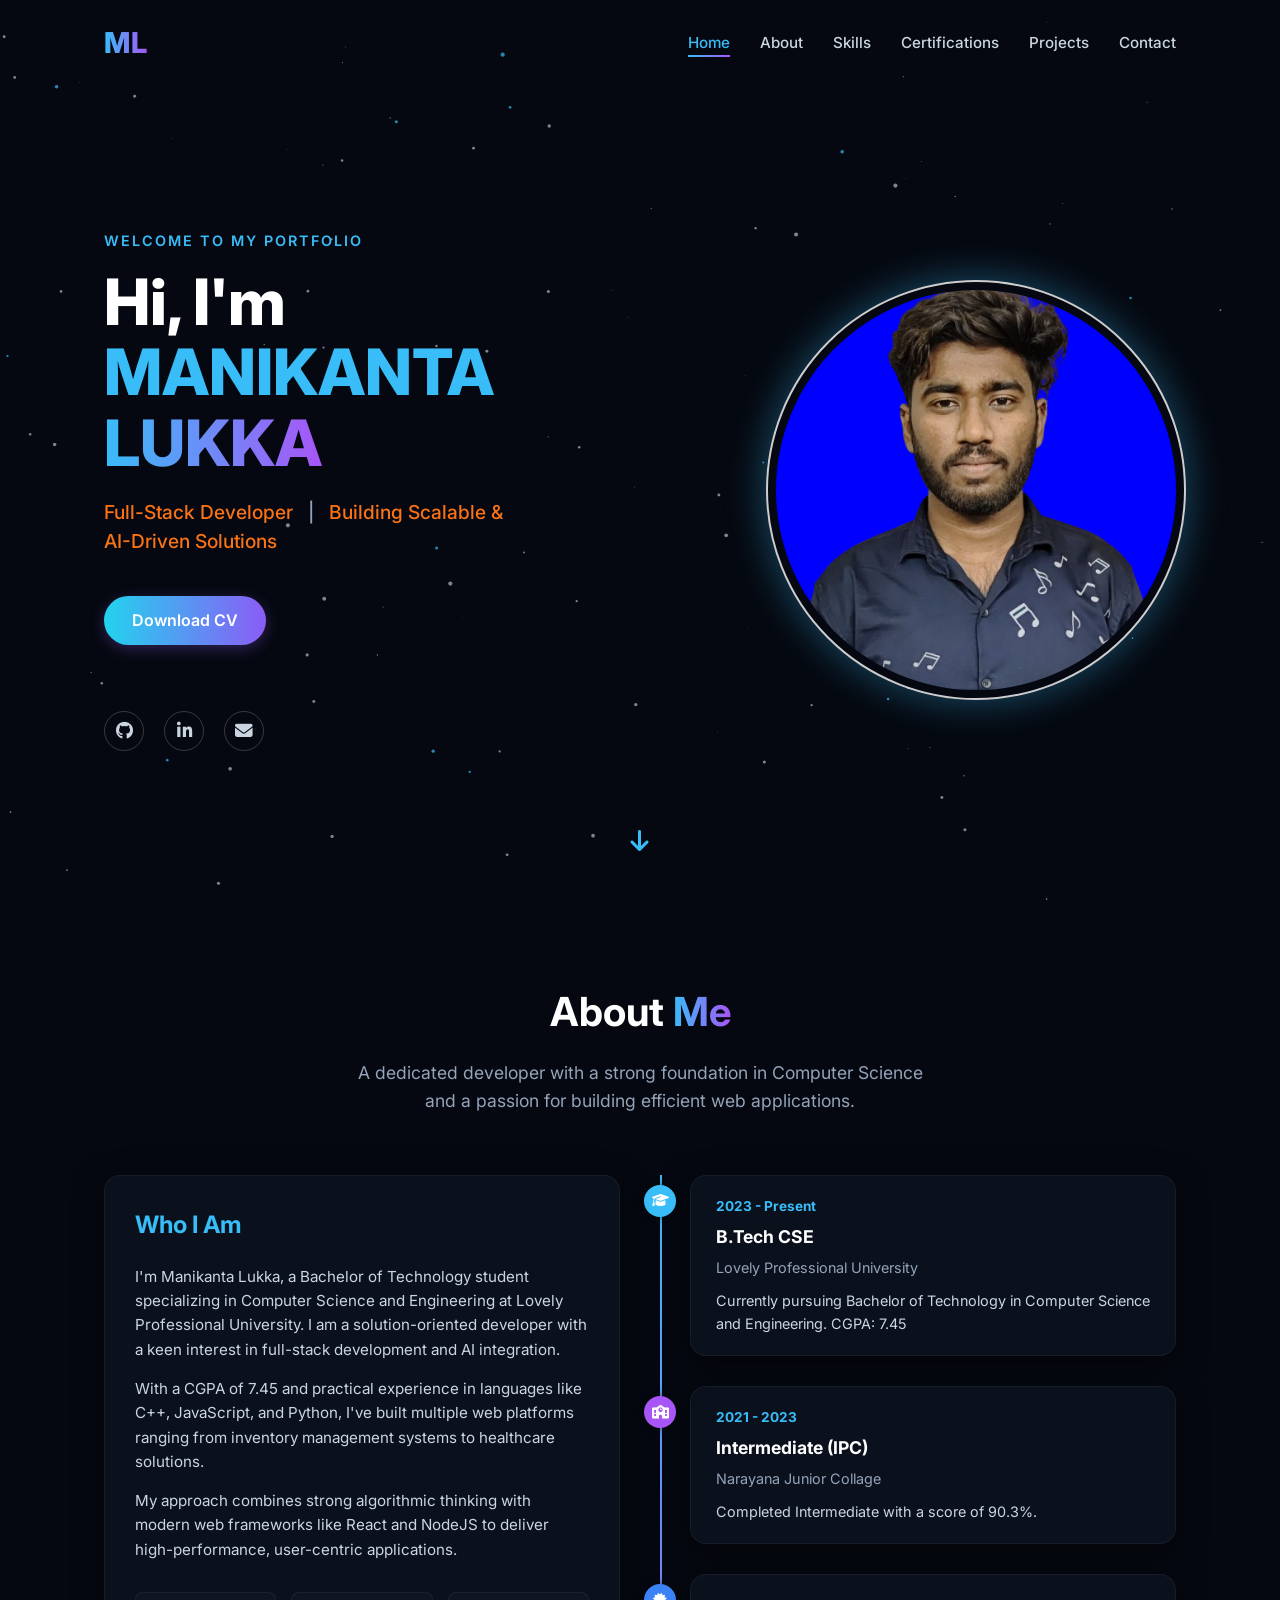
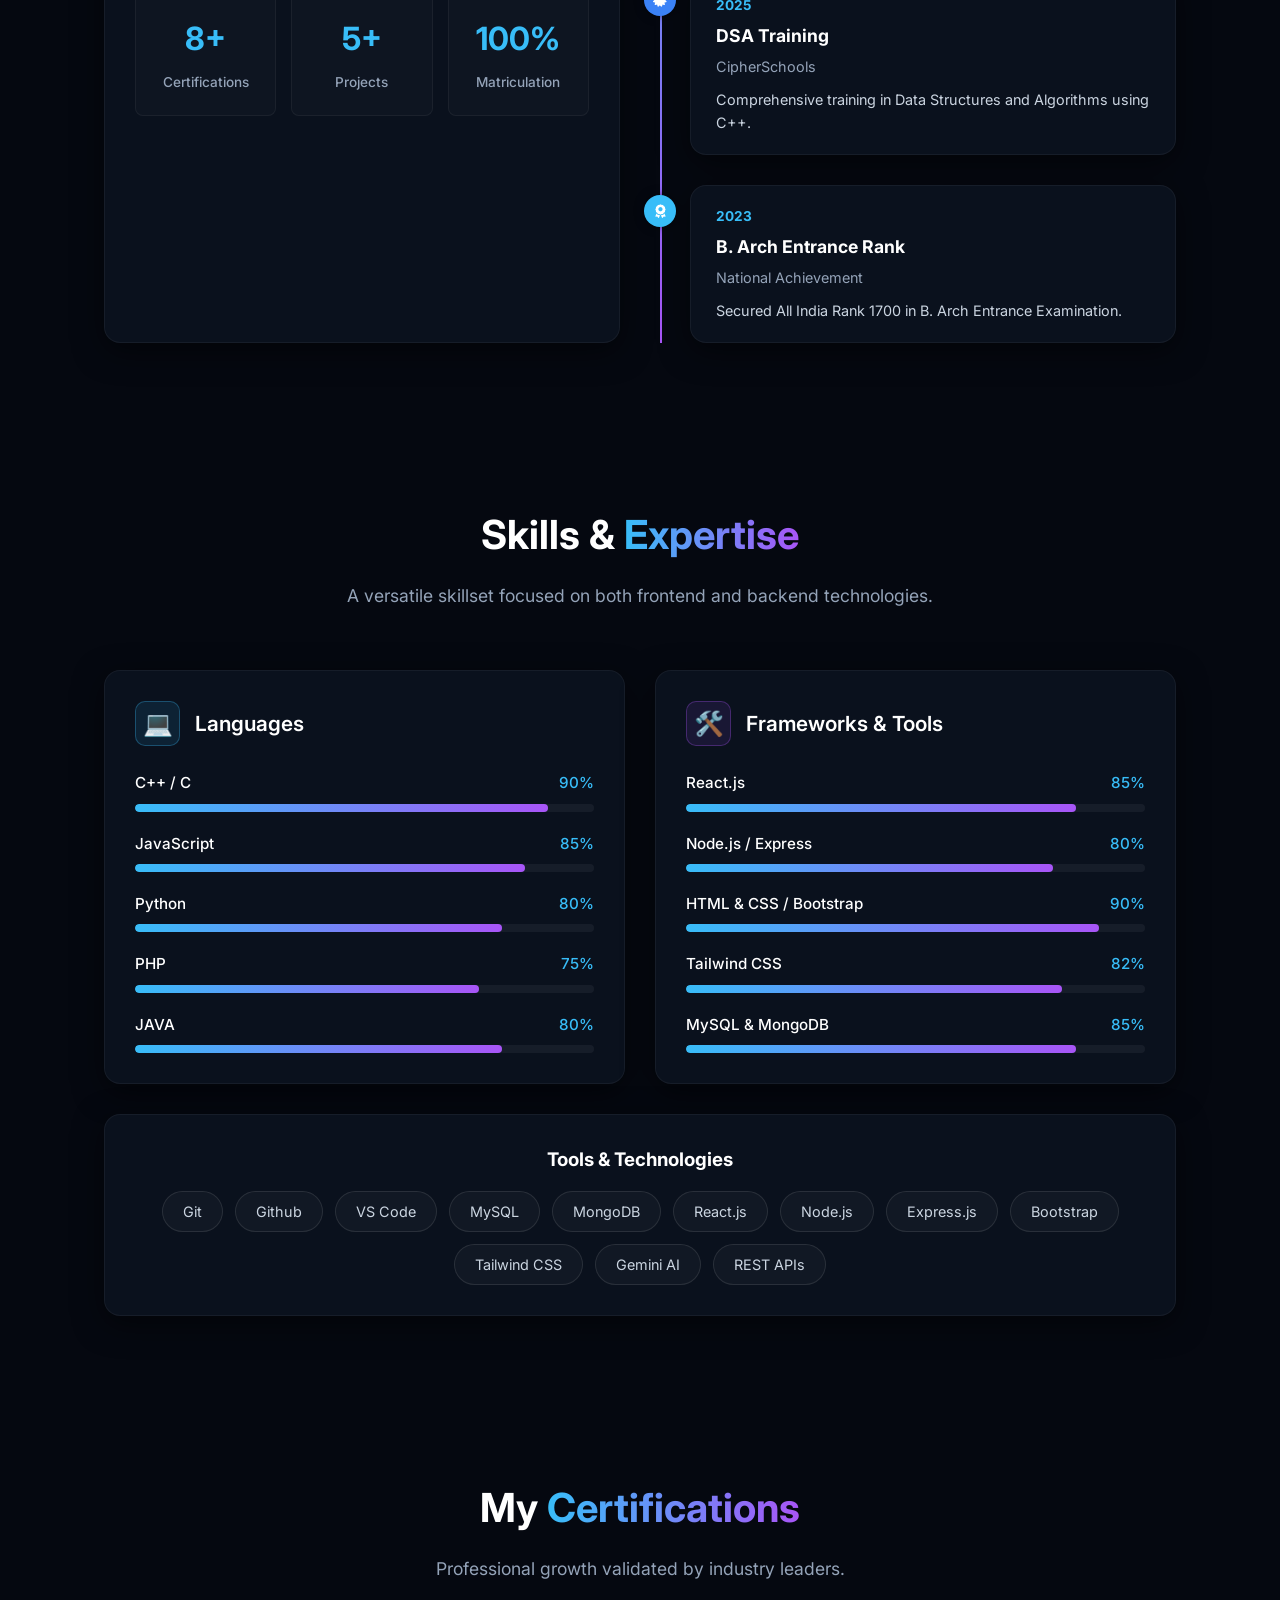
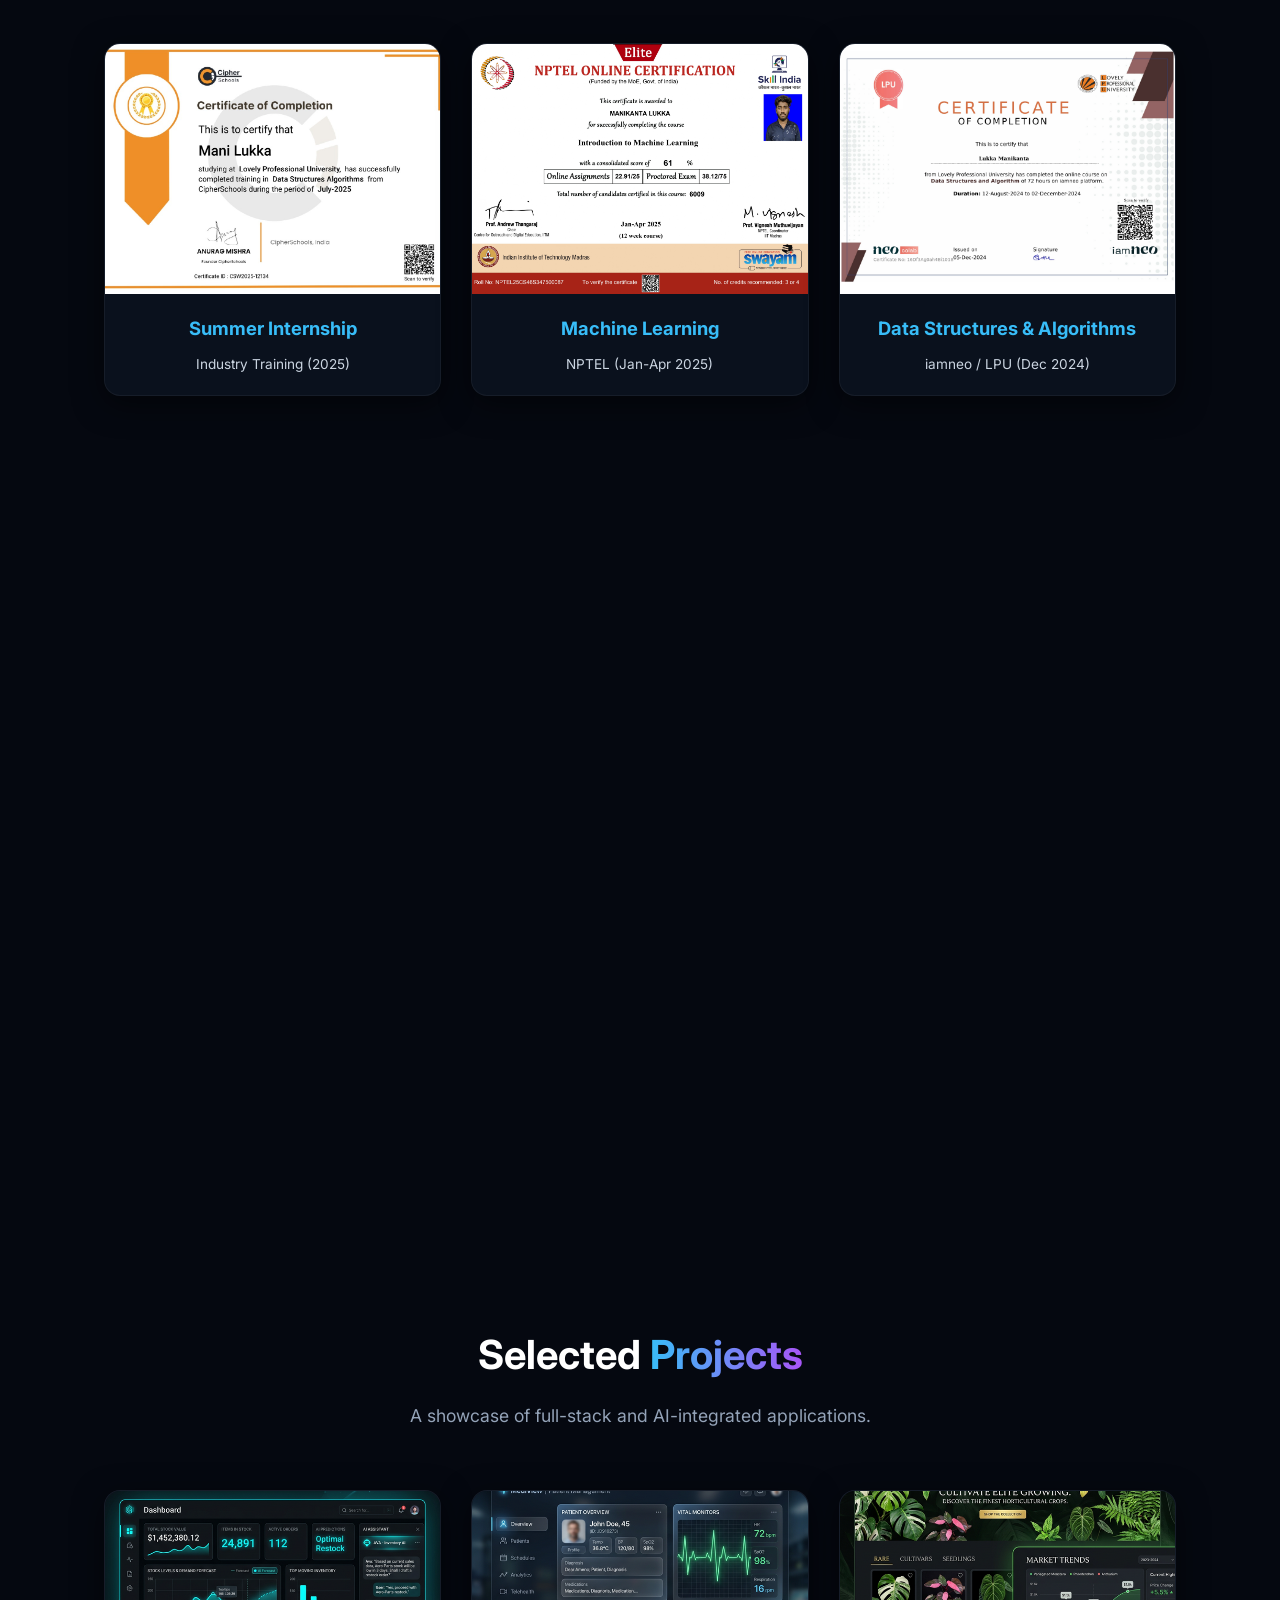
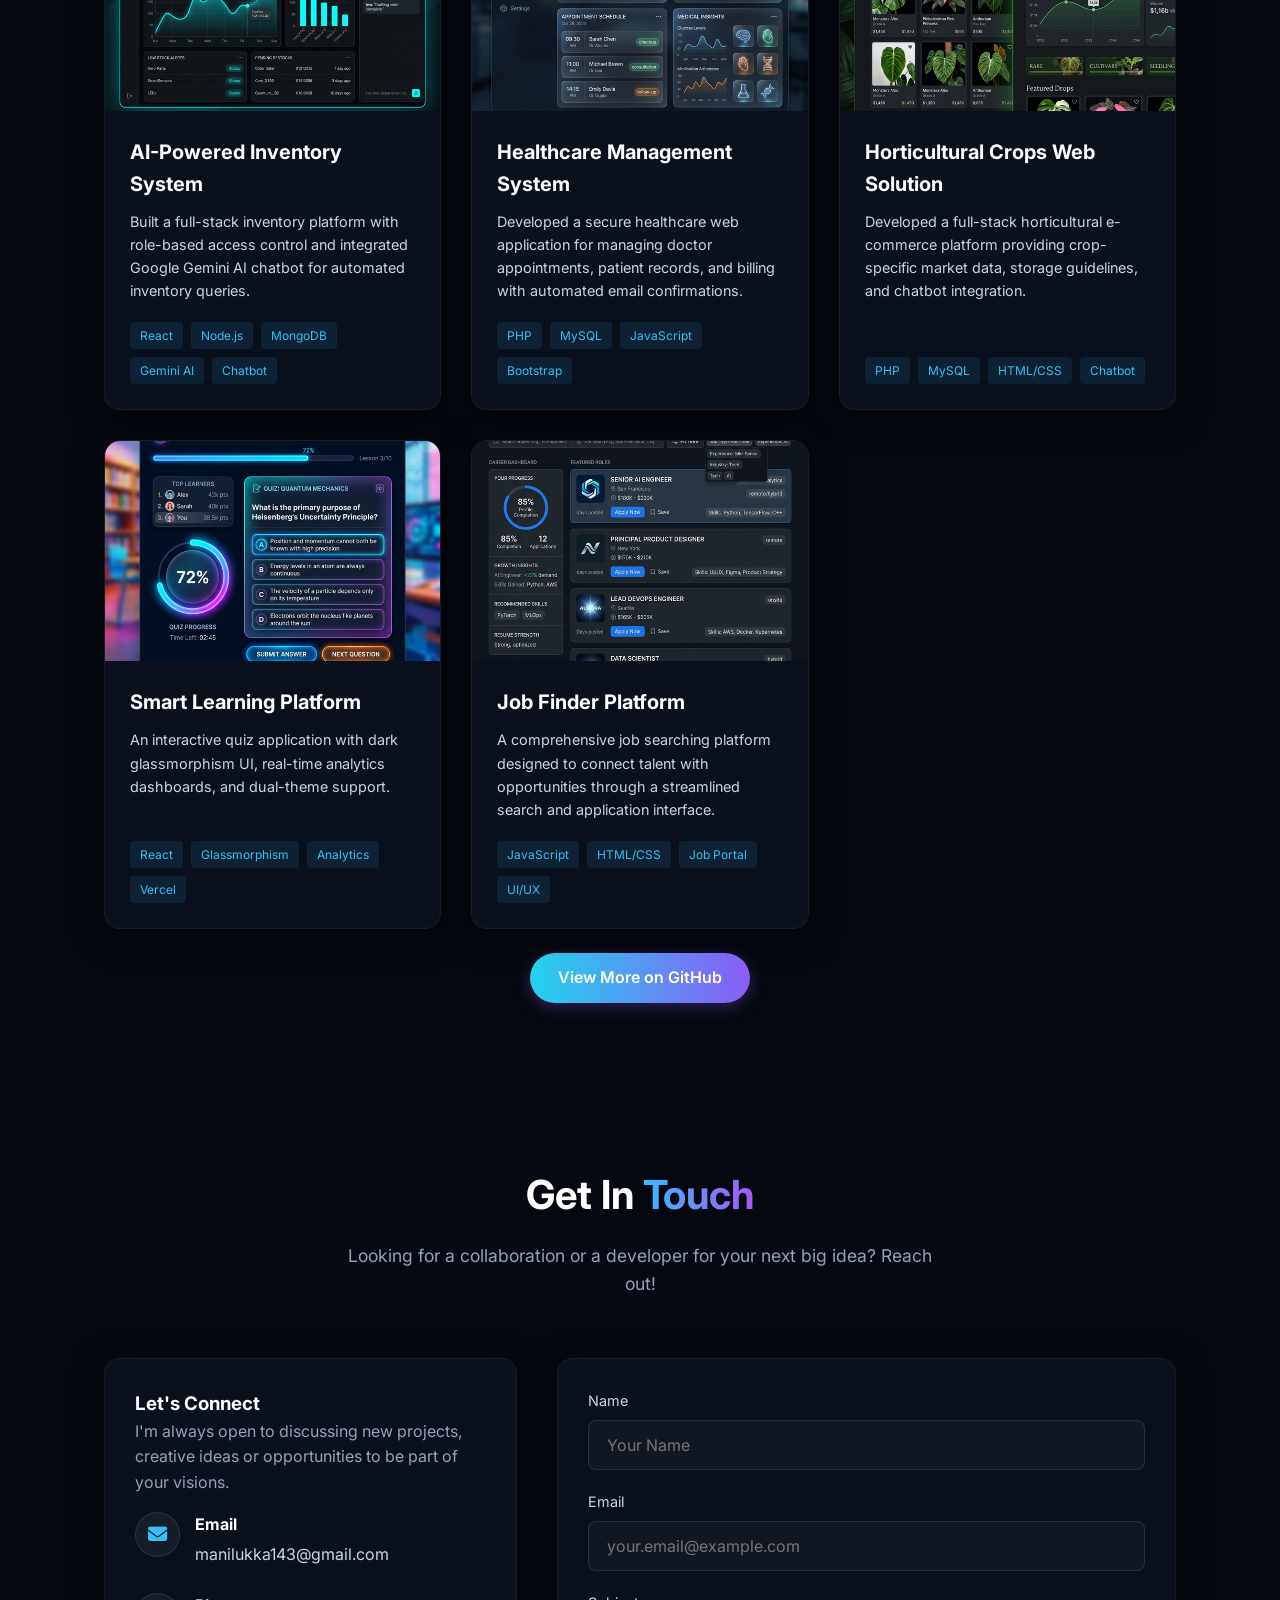
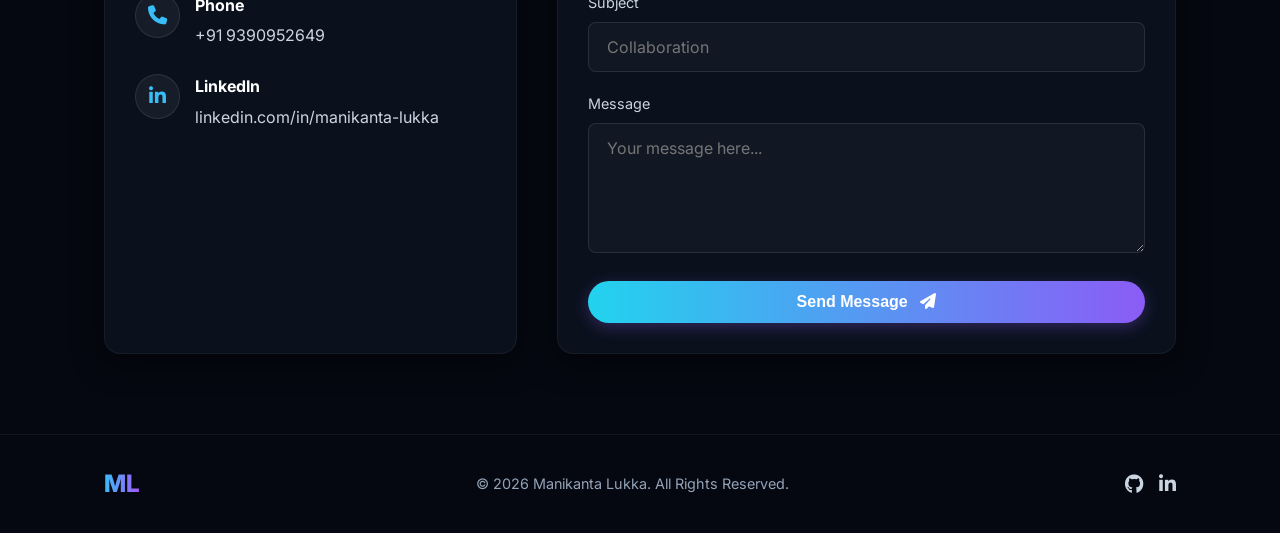
==== commit 2cac18ec: "Updated hero section to include a single Download CV button" ====
--- a/index.html
+++ b/index.html
@@ -56,9 +56,8 @@
                         Full-Stack Developer <span class="divider">|</span> Building Scalable & <br>
                         AI-Driven Solutions
                     </p>
-                    <div class="hero-cta">
-                        <a href="#projects" class="btn btn-primary">View My Work</a>
-                        <a href="#contact" class="btn btn-outline">Get in Touch</a>
+                    <div class="hero-buttons">
+                        <a href="general cv pdf.pdf" class="btn btn-primary" download>Download CV</a>
                     </div><br>
                     <div class="hero-socials">
                         <a href="https://github.com/22230902mani" target="_blank"><i class="fab fa-github"></i></a>
